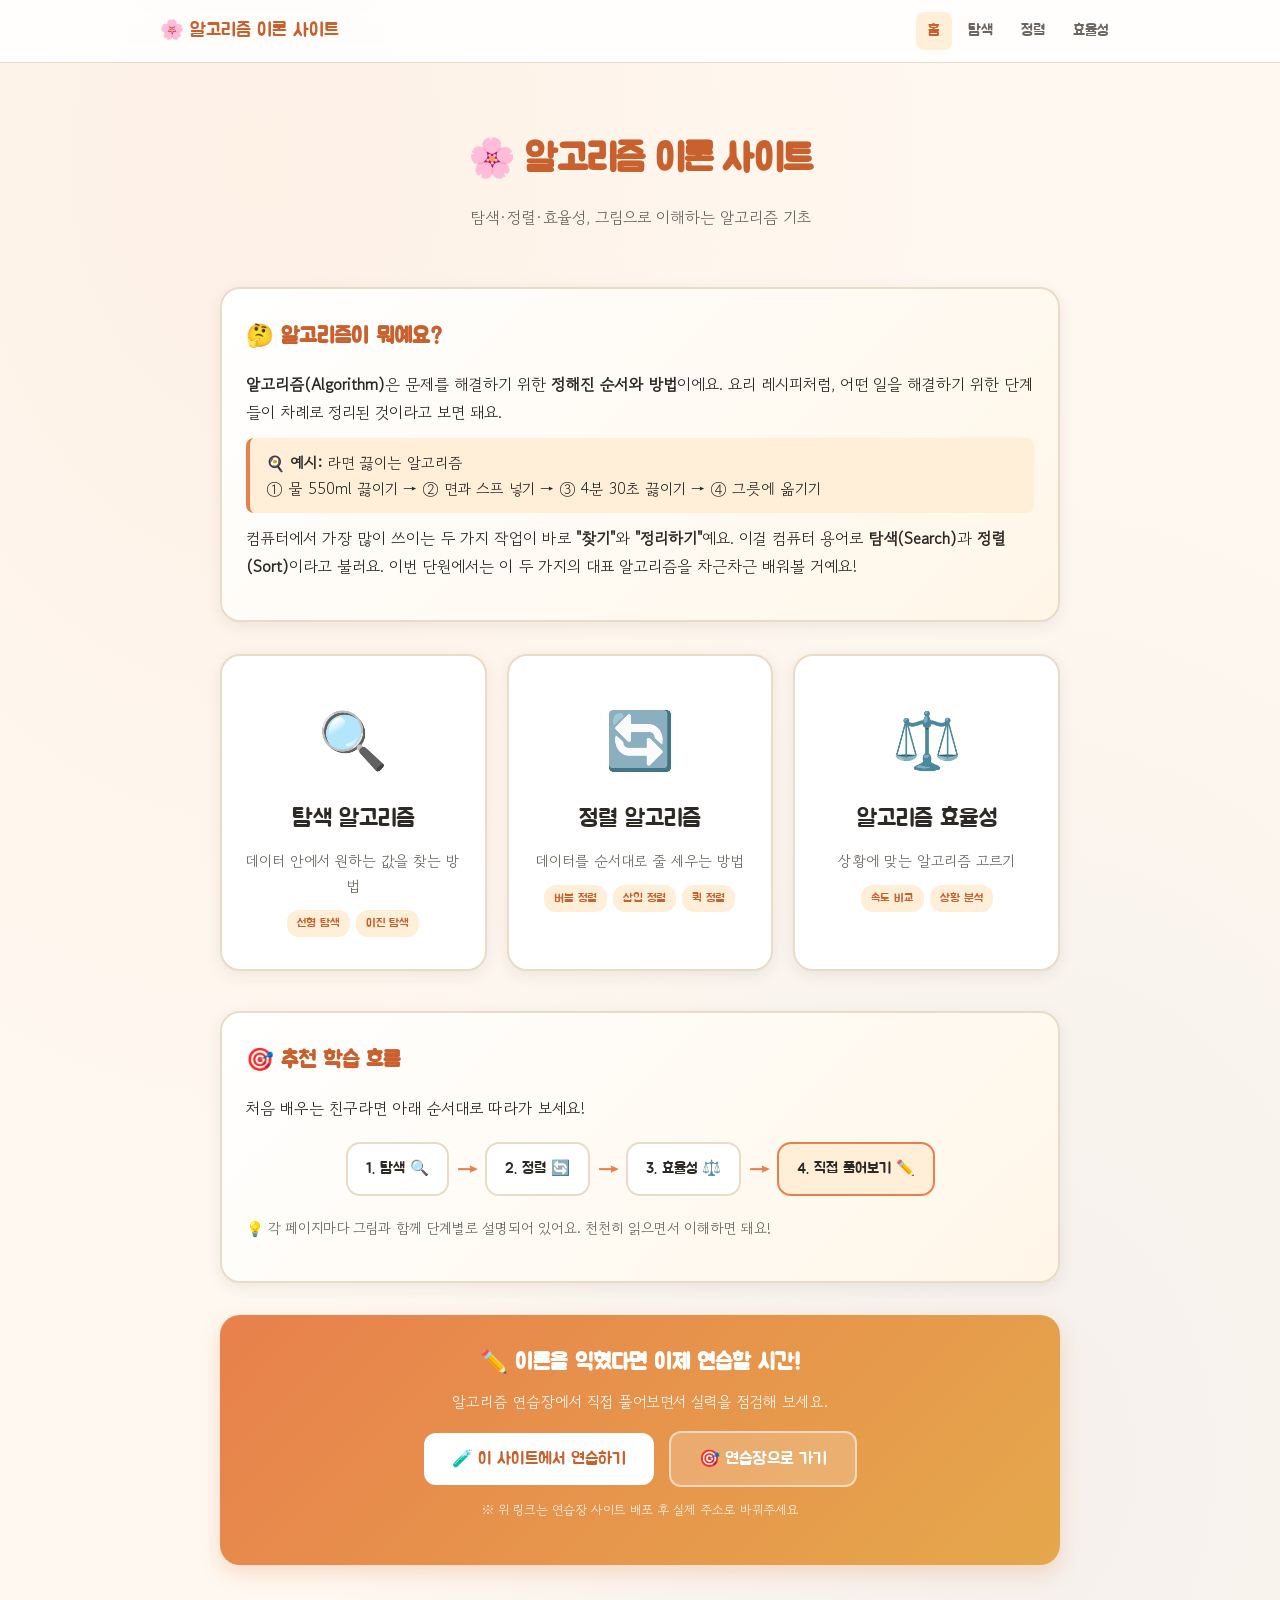
==== index.html @ 394d1582 "Initial commit for algorithm practice site Set up algorithm theory and practice pages with bubble/in" ====
<!DOCTYPE html>
<html lang="ko">
<head>
<meta charset="UTF-8">
<meta name="viewport" content="width=device-width, initial-scale=1.0">
<title>알고리즘 이론 사이트 | 대성여자고등학교 정보</title>
<link rel="preconnect" href="https://fonts.googleapis.com">
<link rel="preconnect" href="https://fonts.gstatic.com" crossorigin>
<link href="https://fonts.googleapis.com/css2?family=Gowun+Dodum&family=Jua&family=JetBrains+Mono:wght@500;700&display=swap" rel="stylesheet">
<link rel="stylesheet" href="common.css">
<style>
  /* 메인 헤더 */
  header.hero {
    text-align: center;
    padding: 32px 0 24px;
    margin-bottom: 32px;
  }
  h1 {
    font-family: 'Jua', sans-serif;
    font-size: 2.4rem;
    color: var(--primary-dark);
    margin-bottom: 12px;
    letter-spacing: -0.02em;
  }
  .subtitle {
    color: var(--text-light);
    font-size: 1rem;
  }

  /* 큰 카드 (메인 메뉴) */
  .menu-grid {
    display: grid;
    grid-template-columns: repeat(auto-fit, minmax(260px, 1fr));
    gap: 20px;
    margin-bottom: 40px;
  }
  .menu-card {
    background: var(--card);
    border: 2px solid var(--border);
    border-radius: 20px;
    padding: 32px 24px;
    text-decoration: none;
    color: var(--text);
    transition: all 0.25s ease;
    box-shadow: var(--shadow);
    text-align: center;
    display: block;
    position: relative;
    overflow: hidden;
  }
  .menu-card::before {
    content: '';
    position: absolute;
    top: 0; left: 0; right: 0;
    height: 6px;
    background: linear-gradient(90deg, var(--primary), var(--warn));
    opacity: 0;
    transition: opacity 0.25s;
  }
  .menu-card:hover {
    transform: translateY(-4px);
    box-shadow: var(--shadow-hover);
    border-color: var(--primary);
  }
  .menu-card:hover::before { opacity: 1; }
  .menu-card.search:hover { border-color: var(--primary); }
  .menu-card.sort:hover { border-color: var(--secondary); }
  .menu-card.eff:hover { border-color: var(--success); }

  .menu-icon {
    font-size: 3.5rem;
    margin-bottom: 16px;
    display: block;
  }
  .menu-title {
    font-family: 'Jua', sans-serif;
    font-size: 1.5rem;
    color: var(--text);
    margin-bottom: 8px;
  }
  .menu-desc {
    color: var(--text-light);
    font-size: 0.92rem;
    margin-bottom: 12px;
  }
  .menu-tags {
    display: flex;
    gap: 6px;
    justify-content: center;
    flex-wrap: wrap;
    margin-top: 12px;
  }
  .tag {
    background: var(--bg-alt);
    color: var(--primary-dark);
    padding: 3px 10px;
    border-radius: 12px;
    font-size: 0.78rem;
    font-family: 'Jua', sans-serif;
  }

  /* 도입부 카드 */
  .intro-card {
    background: linear-gradient(135deg, var(--card) 0%, #FFF6E8 100%);
    border: 2px solid var(--border);
    border-radius: 20px;
    padding: 28px 24px;
    margin-bottom: 32px;
    box-shadow: var(--shadow);
  }
  .intro-card h2 {
    font-family: 'Jua', sans-serif;
    font-size: 1.4rem;
    color: var(--primary-dark);
    margin-bottom: 16px;
    display: flex;
    align-items: center;
    gap: 8px;
  }
  .intro-card p { margin-bottom: 12px; }
  .intro-card .example {
    background: var(--bg-alt);
    border-left: 4px solid var(--primary);
    padding: 12px 16px;
    border-radius: 8px;
    margin: 12px 0;
    font-size: 0.95rem;
  }

  /* 학습 흐름 표 */
  .flow {
    display: flex;
    align-items: center;
    justify-content: center;
    flex-wrap: wrap;
    gap: 8px;
    margin: 20px 0;
  }
  .flow-step {
    background: var(--card);
    border: 2px solid var(--border);
    border-radius: 14px;
    padding: 12px 18px;
    text-align: center;
    min-width: 100px;
    font-family: 'Jua', sans-serif;
    font-size: 0.95rem;
  }
  .flow-arrow {
    color: var(--primary);
    font-size: 1.4rem;
    font-weight: bold;
  }

  /* 연습장 링크 강조 */
  .practice-cta {
    background: linear-gradient(135deg, var(--primary) 0%, var(--warn) 100%);
    color: white;
    border-radius: 20px;
    padding: 28px;
    text-align: center;
    margin-top: 32px;
    box-shadow: 0 8px 20px rgba(232, 128, 76, 0.25);
  }
  .practice-cta h3 {
    font-family: 'Jua', sans-serif;
    font-size: 1.4rem;
    margin-bottom: 8px;
  }
  .practice-cta p {
    margin-bottom: 16px;
    opacity: 0.95;
    font-size: 0.95rem;
  }
  .practice-btn {
    display: inline-block;
    background: white;
    color: var(--primary-dark);
    padding: 12px 28px;
    border-radius: 12px;
    text-decoration: none;
    font-family: 'Jua', sans-serif;
    font-size: 1.05rem;
    transition: all 0.2s;
  }
  .practice-btn.secondary {
    background: rgba(255, 255, 255, 0.2);
    color: white;
    border: 2px solid rgba(255, 255, 255, 0.55);
    margin-left: 10px;
  }
  .practice-btn.secondary:hover {
    background: rgba(255, 255, 255, 0.3);
  }
  .practice-btn:hover {
    transform: scale(1.05);
    box-shadow: 0 4px 12px rgba(0, 0, 0, 0.15);
  }

  @media (max-width: 600px) {
    h1 { font-size: 1.8rem; }
    .container { padding: 20px 14px 40px; } /* index에서만 좌우 14px */
    .menu-card { padding: 24px 18px; }
  }
</style>
</head>
<body>

<nav>
  <div class="nav-inner">
    <a href="index.html" class="logo">🌸 알고리즘 이론 사이트</a>
    <div class="nav-links">
      <a href="index.html" class="active">홈</a>
      <a href="search.html">탐색</a>
      <a href="sort.html">정렬</a>
      <a href="efficiency.html">효율성</a>
    </div>
  </div>
</nav>

<div class="container">

  <header class="hero">
    <h1>🌸 알고리즘 이론 사이트</h1>
    <p class="subtitle">탐색·정렬·효율성, 그림으로 이해하는 알고리즘 기초</p>
  </header>

  <!-- 도입부: 알고리즘이 뭐예요? -->
  <div class="intro-card">
    <h2>🤔 알고리즘이 뭐예요?</h2>
    <p>
      <strong>알고리즘(Algorithm)</strong>은 문제를 해결하기 위한 <strong>정해진 순서와 방법</strong>이에요.
      요리 레시피처럼, 어떤 일을 해결하기 위한 단계들이 차례로 정리된 것이라고 보면 돼요.
    </p>

    <div class="example">
      🍳 <strong>예시:</strong> 라면 끓이는 알고리즘<br>
      ① 물 550ml 끓이기 → ② 면과 스프 넣기 → ③ 4분 30초 끓이기 → ④ 그릇에 옮기기
    </div>

    <p>
      컴퓨터에서 가장 많이 쓰이는 두 가지 작업이 바로 <strong>"찾기"</strong>와 <strong>"정리하기"</strong>예요.
      이걸 컴퓨터 용어로 <strong>탐색(Search)</strong>과 <strong>정렬(Sort)</strong>이라고 불러요.
      이번 단원에서는 이 두 가지의 대표 알고리즘을 차근차근 배워볼 거예요!
    </p>
  </div>

  <!-- 메뉴 카드들 -->
  <div class="menu-grid">
    <a href="search.html" class="menu-card search">
      <span class="menu-icon">🔍</span>
      <div class="menu-title">탐색 알고리즘</div>
      <div class="menu-desc">데이터 안에서 원하는 값을 찾는 방법</div>
      <div class="menu-tags">
        <span class="tag">선형 탐색</span>
        <span class="tag">이진 탐색</span>
      </div>
    </a>

    <a href="sort.html" class="menu-card sort">
      <span class="menu-icon">🔄</span>
      <div class="menu-title">정렬 알고리즘</div>
      <div class="menu-desc">데이터를 순서대로 줄 세우는 방법</div>
      <div class="menu-tags">
        <span class="tag">버블 정렬</span>
        <span class="tag">삽입 정렬</span>
        <span class="tag">퀵 정렬</span>
      </div>
    </a>

    <a href="efficiency.html" class="menu-card eff">
      <span class="menu-icon">⚖️</span>
      <div class="menu-title">알고리즘 효율성</div>
      <div class="menu-desc">상황에 맞는 알고리즘 고르기</div>
      <div class="menu-tags">
        <span class="tag">속도 비교</span>
        <span class="tag">상황 분석</span>
      </div>
    </a>
  </div>

  <!-- 학습 흐름 -->
  <div class="intro-card">
    <h2>🎯 추천 학습 흐름</h2>
    <p>처음 배우는 친구라면 아래 순서대로 따라가 보세요!</p>
    <div class="flow">
      <div class="flow-step">1. 탐색 🔍</div>
      <span class="flow-arrow">→</span>
      <div class="flow-step">2. 정렬 🔄</div>
      <span class="flow-arrow">→</span>
      <div class="flow-step">3. 효율성 ⚖️</div>
      <span class="flow-arrow">→</span>
      <div class="flow-step" style="background: var(--bg-alt); border-color: var(--primary);">4. 직접 풀어보기 ✏️</div>
    </div>
    <p style="font-size: 0.9rem; color: var(--text-light); margin-top: 12px;">
      💡 각 페이지마다 그림과 함께 단계별로 설명되어 있어요. 천천히 읽으면서 이해하면 돼요!
    </p>
  </div>

  <!-- 연습장 링크 -->
  <div class="practice-cta">
    <h3>✏️ 이론을 익혔다면 이제 연습할 시간!</h3>
    <p>알고리즘 연습장에서 직접 풀어보면서 실력을 점검해 보세요.</p>
    <a href="algorithm-practice.html" class="practice-btn">
      🧪 이 사이트에서 연습하기
    </a>
    <a href="https://algorithm-practice.vercel.app" class="practice-btn secondary" target="_blank" rel="noopener noreferrer">
      🎯 연습장으로 가기
    </a>
    <p style="font-size: 0.8rem; margin-top: 12px; opacity: 0.85;">
      ※ 위 링크는 연습장 사이트 배포 후 실제 주소로 바꿔주세요
    </p>
  </div>

</div>

</body>
</html>
---- common.css ----
:root {
  --bg: #FFF8F0;
  --bg-alt: #FFEFD9;
  --primary: #E8804C;
  --primary-dark: #C8612E;
  --secondary: #4A6FA5;
  --secondary-light: #7B9CD2;
  --success: #6BAA75;
  --error: #D85A5A;
  --warn: #E5A84B;
  --text: #2D2A26;
  --text-light: #6B6660;
  --card: #FFFFFF;
  --border: #E8DCC8;
  --shadow: 0 4px 16px rgba(45, 42, 38, 0.08);
  --shadow-hover: 0 8px 24px rgba(45, 42, 38, 0.12);
}

* { margin: 0; padding: 0; box-sizing: border-box; }

body {
  font-family: 'Gowun Dodum', sans-serif;
  background: var(--bg);
  color: var(--text);
  line-height: 1.7;
  min-height: 100vh;
  background-image:
    radial-gradient(at 20% 10%, rgba(232, 128, 76, 0.06) 0, transparent 50%),
    radial-gradient(at 80% 90%, rgba(74, 111, 165, 0.06) 0, transparent 50%);
}

nav {
  background: rgba(255, 255, 255, 0.85);
  backdrop-filter: blur(10px);
  border-bottom: 1px solid var(--border);
  padding: 12px 20px;
  position: sticky;
  top: 0;
  z-index: 100;
}

.nav-inner {
  max-width: 960px;
  margin: 0 auto;
  display: flex;
  justify-content: space-between;
  align-items: center;
  flex-wrap: wrap;
  gap: 8px;
}

.logo {
  font-family: 'Jua', sans-serif;
  font-size: 1.2rem;
  color: var(--primary-dark);
  text-decoration: none;
  display: flex;
  align-items: center;
  gap: 6px;
}

.nav-links { display: flex; gap: 4px; flex-wrap: wrap; }

.nav-links a {
  text-decoration: none;
  color: var(--text-light);
  font-family: 'Jua', sans-serif;
  font-size: 0.95rem;
  padding: 6px 12px;
  border-radius: 8px;
  transition: all 0.2s;
}

.nav-links a:hover { color: var(--primary-dark); background: var(--bg-alt); }
.nav-links a.active { color: var(--primary-dark); background: var(--bg-alt); }

.container {
  max-width: 880px;
  margin: 0 auto;
  padding: 32px 20px 60px;
}

.page-header {
  text-align: center;
  margin-bottom: 32px;
  padding: 24px 0;
}

.page-header h1 {
  font-family: 'Jua', sans-serif;
  font-size: 2.2rem;
  color: var(--primary-dark);
  margin-bottom: 8px;
}

.page-header p { color: var(--text-light); }

section {
  background: var(--card);
  border: 1px solid var(--border);
  border-radius: 20px;
  padding: 28px 24px;
  margin-bottom: 24px;
  box-shadow: var(--shadow);
}

section h2 {
  font-family: 'Jua', sans-serif;
  font-size: 1.5rem;
  color: var(--primary-dark);
  margin-bottom: 16px;
  display: flex;
  align-items: center;
  gap: 10px;
  padding-bottom: 12px;
  border-bottom: 2px dashed var(--border);
}

section h3 {
  font-family: 'Jua', sans-serif;
  font-size: 1.15rem;
  color: var(--secondary);
  margin: 20px 0 10px;
}

section p { margin-bottom: 12px; }

code {
  background: var(--bg-alt);
  padding: 2px 8px;
  border-radius: 4px;
  font-family: 'JetBrains Mono', monospace;
  font-size: 0.9em;
}

@media (max-width: 600px) {
  .container { padding: 20px 12px 40px; }
  .page-header h1 { font-size: 1.6rem; }
  section { padding: 20px 16px; }
  .nav-inner { font-size: 0.85rem; }
  .nav-links a { padding: 4px 8px; font-size: 0.85rem; }
}
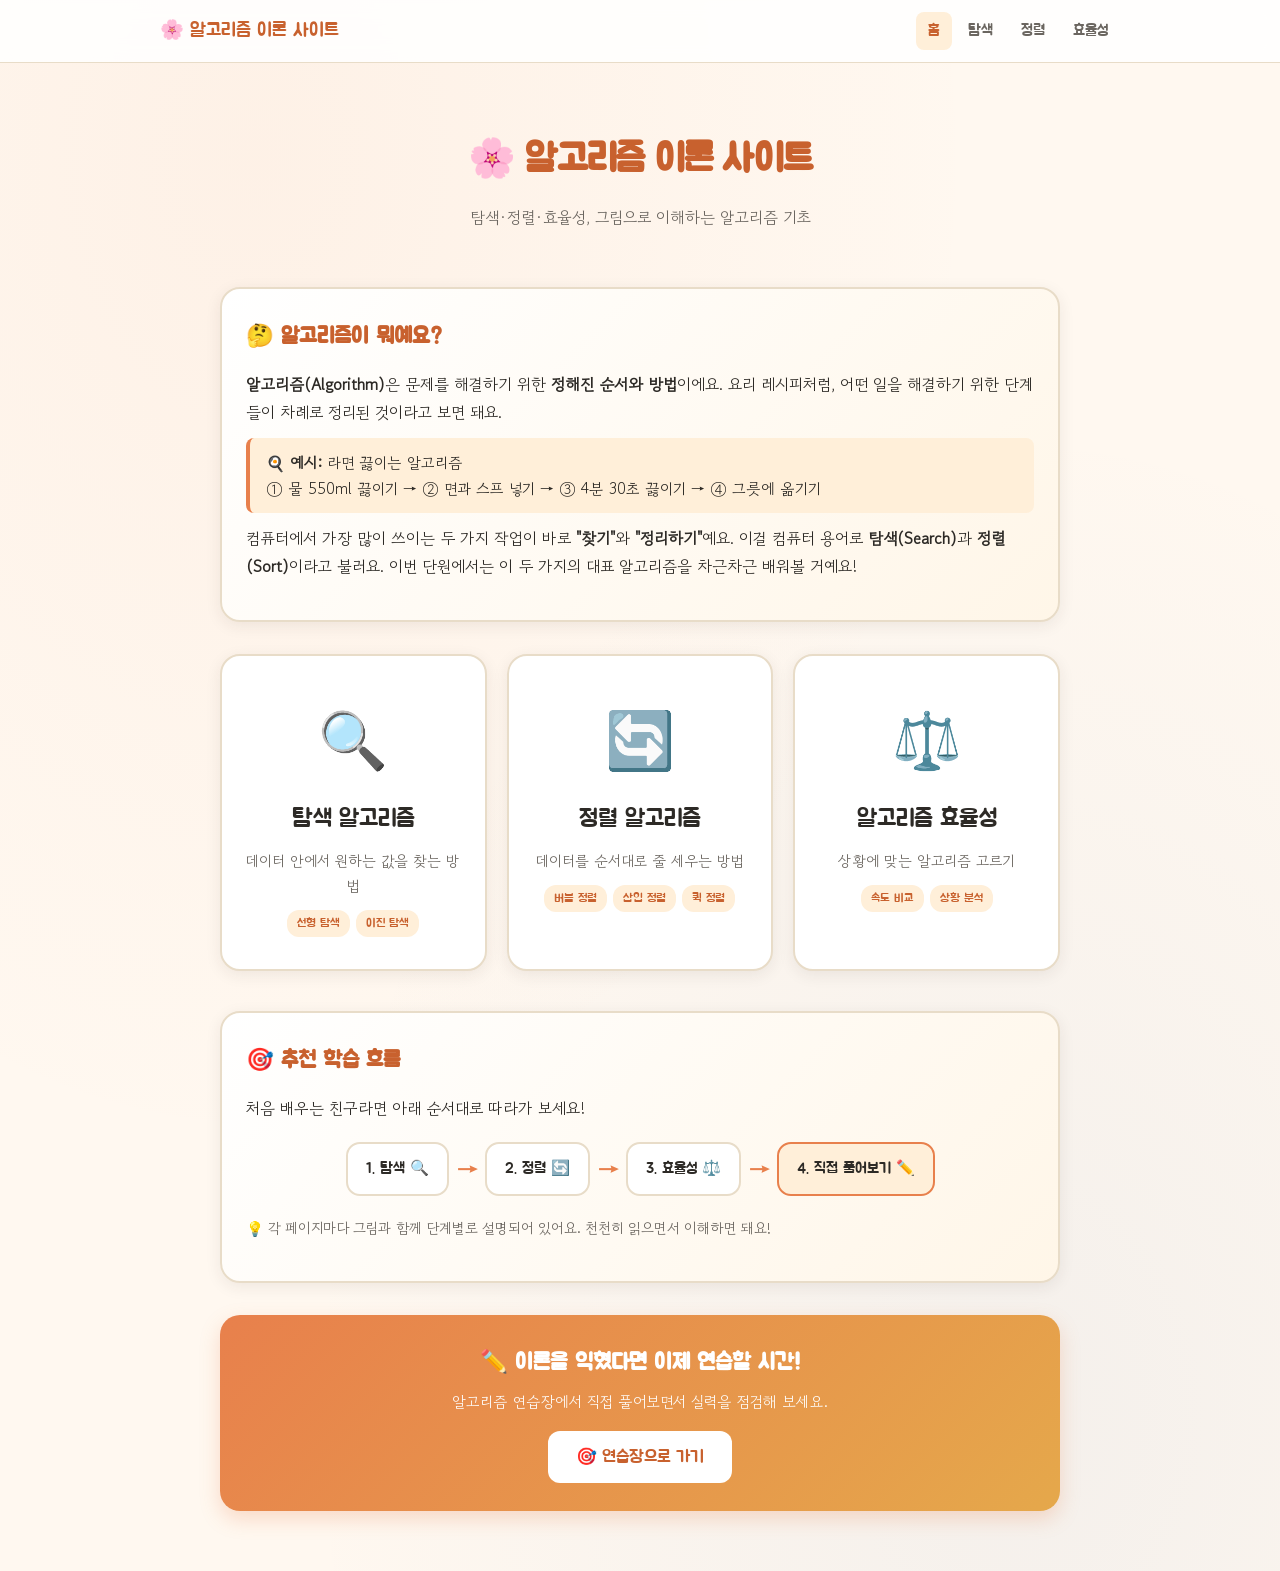
==== commit 6ba5d819: "Unify practice links to internal pages Remove external practice-site links and helper notes so both " ====
--- a/index.html
+++ b/index.html
@@ -183,15 +183,6 @@
     font-size: 1.05rem;
     transition: all 0.2s;
   }
-  .practice-btn.secondary {
-    background: rgba(255, 255, 255, 0.2);
-    color: white;
-    border: 2px solid rgba(255, 255, 255, 0.55);
-    margin-left: 10px;
-  }
-  .practice-btn.secondary:hover {
-    background: rgba(255, 255, 255, 0.3);
-  }
   .practice-btn:hover {
     transform: scale(1.05);
     box-shadow: 0 4px 12px rgba(0, 0, 0, 0.15);
@@ -302,14 +293,8 @@
     <h3>✏️ 이론을 익혔다면 이제 연습할 시간!</h3>
     <p>알고리즘 연습장에서 직접 풀어보면서 실력을 점검해 보세요.</p>
     <a href="algorithm-practice.html" class="practice-btn">
-      🧪 이 사이트에서 연습하기
-    </a>
-    <a href="https://algorithm-practice.vercel.app" class="practice-btn secondary" target="_blank" rel="noopener noreferrer">
       🎯 연습장으로 가기
     </a>
-    <p style="font-size: 0.8rem; margin-top: 12px; opacity: 0.85;">
-      ※ 위 링크는 연습장 사이트 배포 후 실제 주소로 바꿔주세요
-    </p>
   </div>
 
 </div>
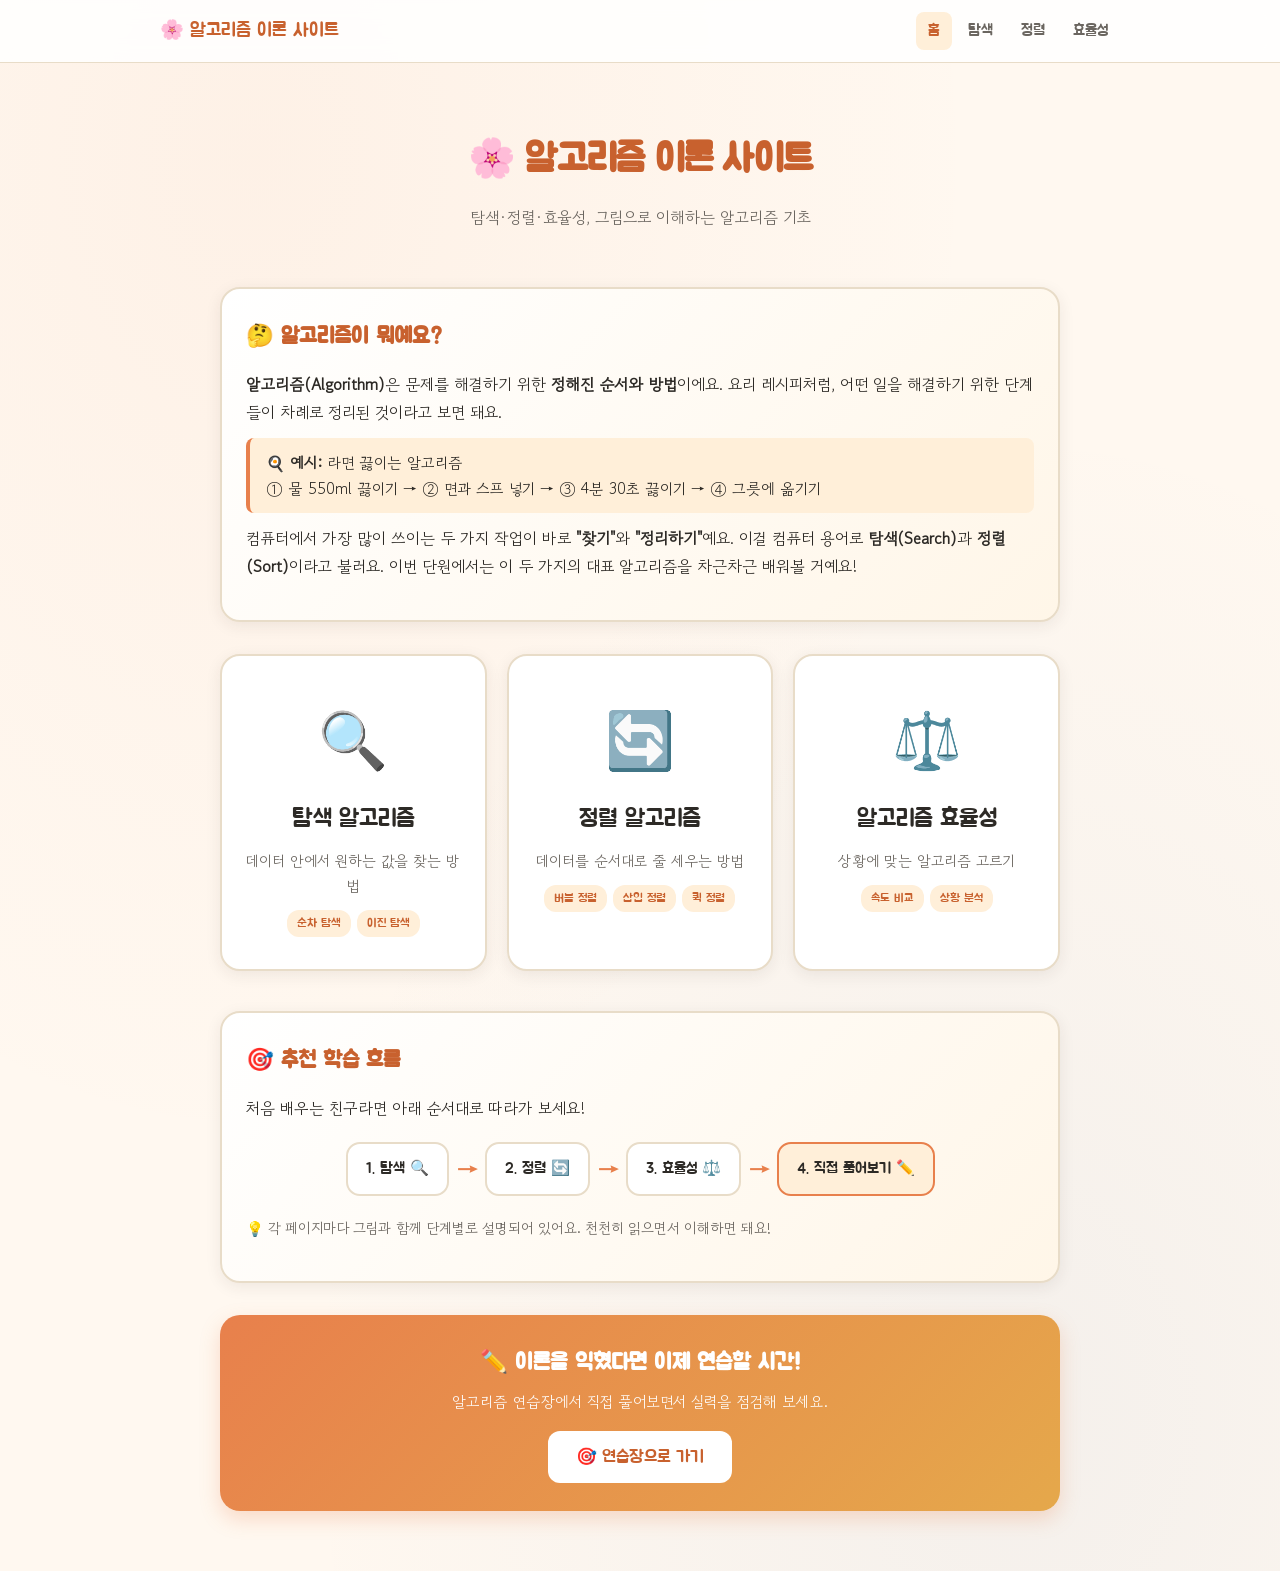
==== commit bb9bba7c: "이론·연습·수행평가: 순차탐색 용어 통일, 영상 링크, 효율성 60문항, 인덱스·채점 보완 Co-authored-by: Cursor <cursoragent@cursor.com>" ====
--- a/index.html
+++ b/index.html
@@ -243,7 +243,7 @@
       <div class="menu-title">탐색 알고리즘</div>
       <div class="menu-desc">데이터 안에서 원하는 값을 찾는 방법</div>
       <div class="menu-tags">
-        <span class="tag">선형 탐색</span>
+        <span class="tag">순차 탐색</span>
         <span class="tag">이진 탐색</span>
       </div>
     </a>
--- a/common.css
+++ b/common.css
@@ -133,6 +133,36 @@
   font-size: 0.9em;
 }
 
+/* 섹션 제목 옆 참고 영상 링크 (section h2는 위에서 이미 flex) */
+section h2.section-title-row {
+  flex-wrap: wrap;
+  align-items: center;
+  gap: 10px 14px;
+}
+section h2.section-title-row .section-title-text {
+  flex: 1 1 auto;
+  min-width: 0;
+}
+a.ref-video {
+  flex-shrink: 0;
+  font-family: 'Jua', sans-serif;
+  font-size: 0.82rem;
+  font-weight: normal;
+  color: var(--secondary);
+  text-decoration: none;
+  padding: 4px 12px;
+  border: 2px solid var(--secondary-light);
+  border-radius: 999px;
+  background: rgba(255, 255, 255, 0.95);
+  transition: background 0.2s, border-color 0.2s, color 0.2s;
+  white-space: nowrap;
+}
+a.ref-video:hover {
+  background: var(--secondary-light);
+  color: #fff;
+  border-color: var(--secondary);
+}
+
 @media (max-width: 600px) {
   .container { padding: 20px 12px 40px; }
   .page-header h1 { font-size: 1.6rem; }
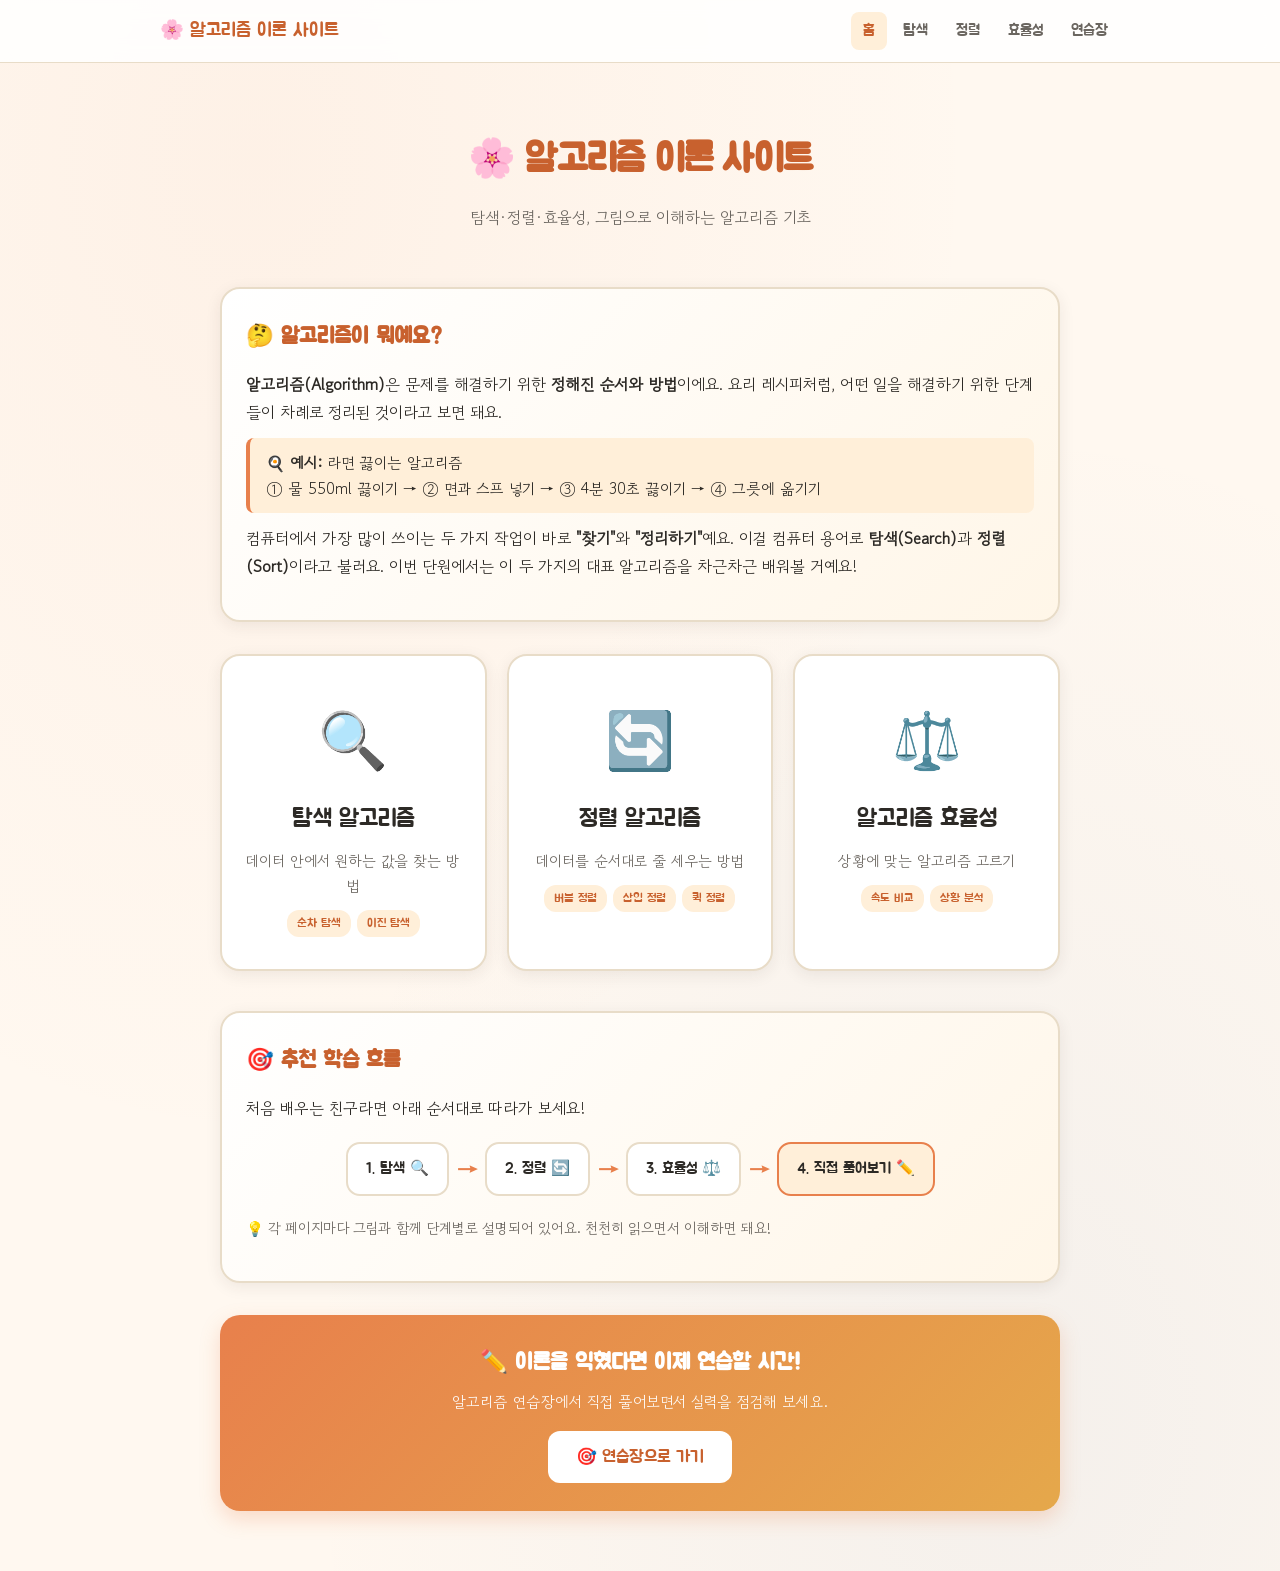
==== commit b7182298: "상단 네비게이션에 연습장 링크를 추가해 이론 페이지 어디서든 바로 이동 가능하도록 구성. 홈/탐색/정렬/효율성 페이지의 메뉴 구조를 통일해 탐색 흐름을 단순화. Co-authore" ====
--- a/index.html
+++ b/index.html
@@ -205,6 +205,7 @@
       <a href="search.html">탐색</a>
       <a href="sort.html">정렬</a>
       <a href="efficiency.html">효율성</a>
+      <a href="algorithm-practice.html">연습장</a>
     </div>
   </div>
 </nav>
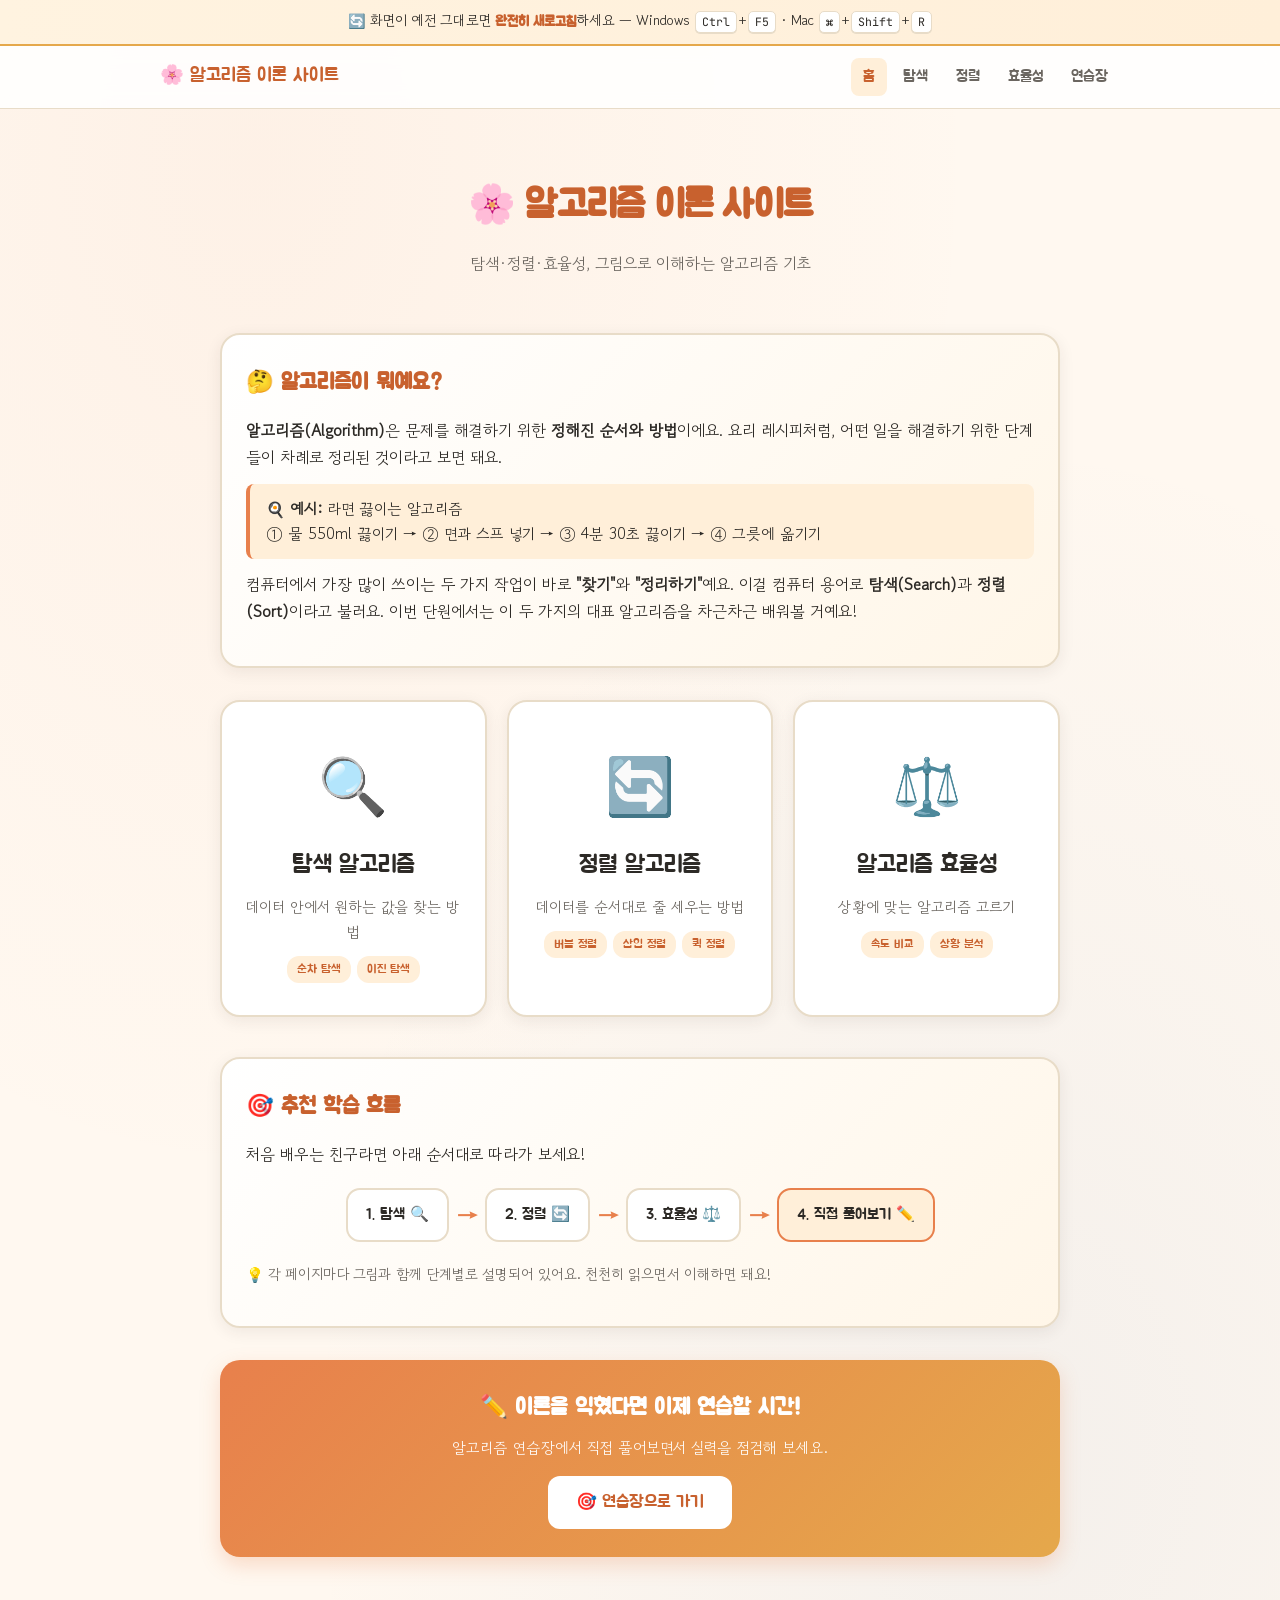
==== commit 79d678a1: "캐시 문제 대비 완전 새로고침 안내 배너를 모든 페이지 상단에 추가" ====
--- a/index.html
+++ b/index.html
@@ -197,6 +197,12 @@
 </head>
 <body>
 
+<div class="refresh-notice" role="note">
+  🔄 화면이 예전 그대로면 <strong>완전히 새로고침</strong>하세요 —
+  Windows <kbd>Ctrl</kbd>+<kbd>F5</kbd> ·
+  Mac <kbd>⌘</kbd>+<kbd>Shift</kbd>+<kbd>R</kbd>
+</div>
+
 <nav>
   <div class="nav-inner">
     <a href="index.html" class="logo">🌸 알고리즘 이론 사이트</a>
--- a/common.css
+++ b/common.css
@@ -27,6 +27,31 @@
   background-image:
     radial-gradient(at 20% 10%, rgba(232, 128, 76, 0.06) 0, transparent 50%),
     radial-gradient(at 80% 90%, rgba(74, 111, 165, 0.06) 0, transparent 50%);
+}
+
+.refresh-notice {
+  background: linear-gradient(90deg, #FFF3E0 0%, #FFEFD9 100%);
+  border-bottom: 2px solid var(--warn);
+  padding: 10px 16px;
+  text-align: center;
+  font-size: 0.88rem;
+  color: var(--text);
+  line-height: 1.55;
+}
+.refresh-notice strong {
+  color: var(--primary-dark);
+  font-family: 'Jua', sans-serif;
+}
+.refresh-notice kbd {
+  display: inline-block;
+  font-family: 'JetBrains Mono', monospace;
+  font-size: 0.82em;
+  background: var(--card);
+  border: 1px solid var(--border);
+  border-radius: 5px;
+  padding: 1px 6px;
+  margin: 0 1px;
+  box-shadow: 0 1px 0 var(--border);
 }
 
 nav {
